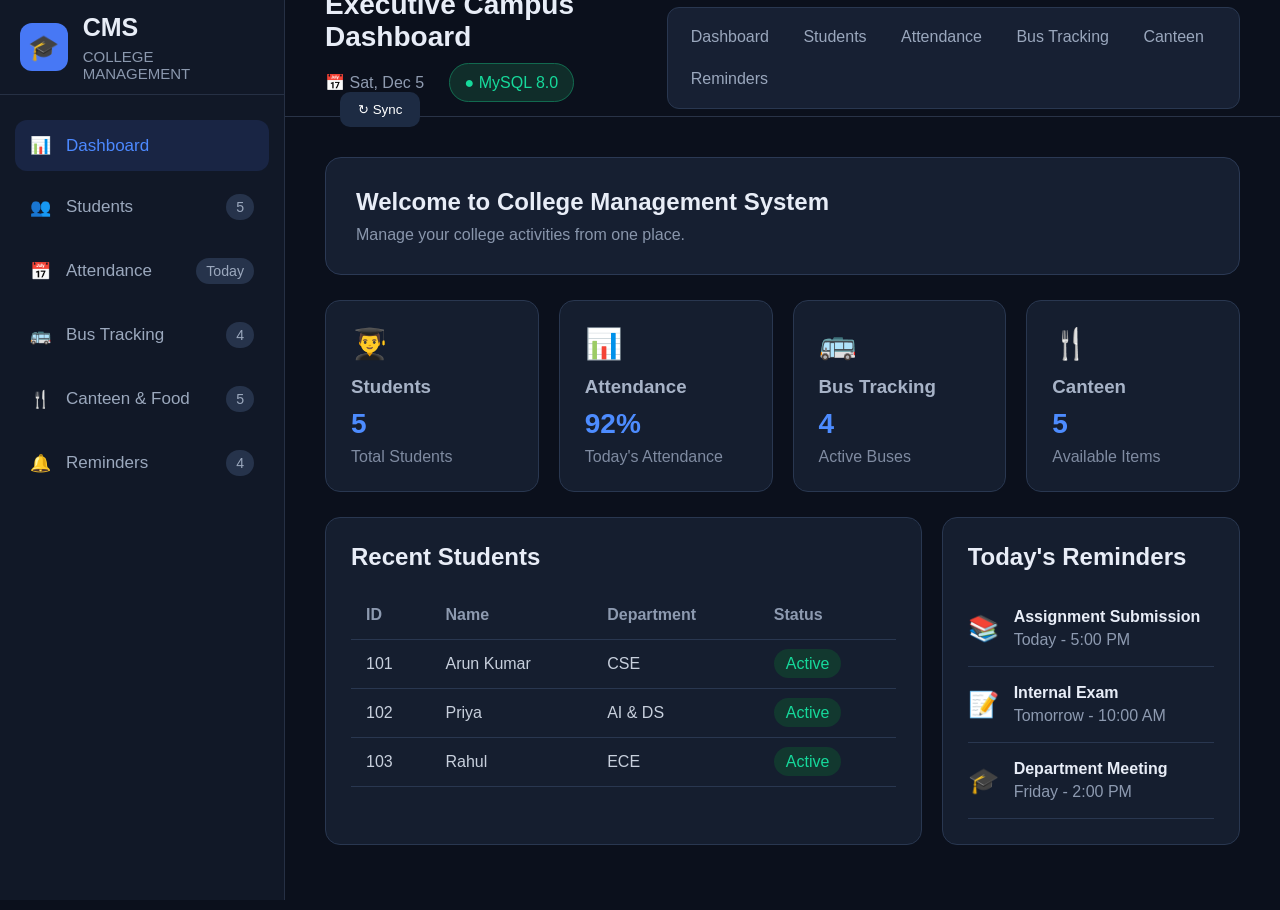
==== index.html @ 1dcba863 "Initial commit" ====
<!DOCTYPE html>
<html lang="en">
<head>
    <meta charset="UTF-8">
    <meta name="viewport" content="width=device-width, initial-scale=1.0">

    <title>College Management System</title>

    <link rel="stylesheet" href="style.css">
</head>

<body>

<div class="app">

    <!-- SIDEBAR -->
    <aside class="sidebar">

        <div class="logo">
            <div class="logo-icon">🎓</div>

            <div>
                <h2>CMS</h2>
                <p>COLLEGE MANAGEMENT</p>
            </div>
        </div>

        <nav>

            <button class="nav-item active" onclick="showPage('dashboard')">
                📊 <span>Dashboard</span>
            </button>

            <button class="nav-item" onclick="showPage('students')">
                👥 <span>Students</span>
                <small>5</small>
            </button>

            <button class="nav-item" onclick="showPage('attendance')">
                📅 <span>Attendance</span>
                <small>Today</small>
            </button>

            <button class="nav-item" onclick="showPage('bus')">
                🚌 <span>Bus Tracking</span>
                <small>4</small>
            </button>

            <button class="nav-item" onclick="showPage('canteen')">
                🍴 <span>Canteen & Food</span>
                <small>5</small>
            </button>

            <button class="nav-item" onclick="showPage('reminders')">
                🔔 <span>Reminders</span>
                <small>4</small>
            </button>

        </nav>

    </aside>


    <!-- MAIN -->
    <main class="main">

        <!-- HEADER -->
        <header>

            <div>
                <h1 id="pageTitle">Executive Campus Dashboard</h1>

                <div class="date">
                    📅 <span id="currentDate"></span>

                    <span class="mysql">
                        ● MySQL 8.0
                    </span>

                    <button class="sync" onclick="syncData()">
                        ↻ Sync
                    </button>
                </div>
            </div>

            <div class="top-menu">
                <button onclick="showPage('dashboard')">Dashboard</button>
                <button onclick="showPage('students')">Students</button>
                <button onclick="showPage('attendance')">Attendance</button>
                <button onclick="showPage('bus')">Bus Tracking</button>
                <button onclick="showPage('canteen')">Canteen</button>
                <button onclick="showPage('reminders')">Reminders</button>
            </div>

        </header>


        <!-- CONTENT -->
        <section class="content">


            <!-- DASHBOARD -->
            <div id="dashboard" class="page">

                <div class="welcome">
                    <h2>Welcome to College Management System</h2>
                    <p>Manage your college activities from one place.</p>
                </div>


                <div class="cards">

                    <div class="card">
                        <div class="card-icon">👨‍🎓</div>
                        <h3>Students</h3>
                        <strong>5</strong>
                        <p>Total Students</p>
                    </div>

                    <div class="card">
                        <div class="card-icon">📊</div>
                        <h3>Attendance</h3>
                        <strong>92%</strong>
                        <p>Today's Attendance</p>
                    </div>

                    <div class="card">
                        <div class="card-icon">🚌</div>
                        <h3>Bus Tracking</h3>
                        <strong>4</strong>
                        <p>Active Buses</p>
                    </div>

                    <div class="card">
                        <div class="card-icon">🍴</div>
                        <h3>Canteen</h3>
                        <strong>5</strong>
                        <p>Available Items</p>
                    </div>

                </div>


                <div class="dashboard-grid">

                    <div class="panel">
                        <h2>Recent Students</h2>

                        <table>
                            <thead>
                                <tr>
                                    <th>ID</th>
                                    <th>Name</th>
                                    <th>Department</th>
                                    <th>Status</th>
                                </tr>
                            </thead>

                            <tbody>
                                <tr>
                                    <td>101</td>
                                    <td>Arun Kumar</td>
                                    <td>CSE</td>
                                    <td><span class="status">Active</span></td>
                                </tr>

                                <tr>
                                    <td>102</td>
                                    <td>Priya</td>
                                    <td>AI & DS</td>
                                    <td><span class="status">Active</span></td>
                                </tr>

                                <tr>
                                    <td>103</td>
                                    <td>Rahul</td>
                                    <td>ECE</td>
                                    <td><span class="status">Active</span></td>
                                </tr>
                            </tbody>
                        </table>

                    </div>


                    <div class="panel">

                        <h2>Today's Reminders</h2>

                        <div class="reminder">
                            <span>📚</span>
                            <div>
                                <b>Assignment Submission</b>
                                <p>Today - 5:00 PM</p>
                            </div>
                        </div>

                        <div class="reminder">
                            <span>📝</span>
                            <div>
                                <b>Internal Exam</b>
                                <p>Tomorrow - 10:00 AM</p>
                            </div>
                        </div>

                        <div class="reminder">
                            <span>🎓</span>
                            <div>
                                <b>Department Meeting</b>
                                <p>Friday - 2:00 PM</p>
                            </div>
                        </div>

                    </div>

                </div>

            </div>


            <!-- STUDENTS -->
            <div id="students" class="page hidden">

                <div class="page-header">
                    <h2>Students</h2>

                    <button class="primary" onclick="addStudent()">
                        + Add Student
                    </button>
                </div>

                <div class="panel">

                    <table>

                        <thead>
                            <tr>
                                <th>ID</th>
                                <th>Name</th>
                                <th>Email</th>
                                <th>Department</th>
                                <th>Year</th>
                            </tr>
                        </thead>

                        <tbody id="studentTable">

                            <tr>
                                <td>101</td>
                                <td>Arun Kumar</td>
                                <td>arun@gmail.com</td>
                                <td>CSE</td>
                                <td>3</td>
                            </tr>

                            <tr>
                                <td>102</td>
                                <td>Priya</td>
                                <td>priya@gmail.com</td>
                                <td>AI & DS</td>
                                <td>2</td>
                            </tr>

                            <tr>
                                <td>103</td>
                                <td>Rahul</td>
                                <td>rahul@gmail.com</td>
                                <td>ECE</td>
                                <td>4</td>
                            </tr>

                        </tbody>

                    </table>

                </div>

            </div>


            <!-- ATTENDANCE -->
            <div id="attendance" class="page hidden">

                <div class="page-header">
                    <h2>Attendance</h2>
                </div>

                <div class="cards">

                    <div class="card">
                        <h3>Total Students</h3>
                        <strong>5</strong>
                    </div>

                    <div class="card">
                        <h3>Present</h3>
                        <strong>4</strong>
                    </div>

                    <div class="card">
                        <h3>Absent</h3>
                        <strong>1</strong>
                    </div>

                    <div class="card">
                        <h3>Percentage</h3>
                        <strong>92%</strong>
                    </div>

                </div>

                <div class="panel">

                    <h2>Today's Attendance</h2>

                    <table>

                        <thead>
                            <tr>
                                <th>Student</th>
                                <th>Department</th>
                                <th>Status</th>
                            </tr>
                        </thead>

                        <tbody>

                            <tr>
                                <td>Arun Kumar</td>
                                <td>CSE</td>
                                <td><span class="status">Present</span></td>
                            </tr>

                            <tr>
                                <td>Priya</td>
                                <td>AI & DS</td>
                                <td><span class="status">Present</span></td>
                            </tr>

                            <tr>
                                <td>Rahul</td>
                                <td>ECE</td>
                                <td><span class="absent">Absent</span></td>
                            </tr>

                        </tbody>

                    </table>

                </div>

            </div>


            <!-- BUS -->
            <div id="bus" class="page hidden">

                <div class="page-header">
                    <h2>Bus Tracking</h2>
                </div>

                <div class="cards">

                    <div class="card">
                        <div class="card-icon">🚌</div>
                        <h3>Bus 101</h3>
                        <strong>Active</strong>
                        <p>Dharmapuri Route</p>
                    </div>

                    <div class="card">
                        <div class="card-icon">🚌</div>
                        <h3>Bus 102</h3>
                        <strong>Active</strong>
                        <p>Salem Route</p>
                    </div>

                    <div class="card">
                        <div class="card-icon">🚌</div>
                        <h3>Bus 103</h3>
                        <strong>Active</strong>
                        <p>Bangalore Route</p>
                    </div>

                    <div class="card">
                        <div class="card-icon">🚌</div>
                        <h3>Bus 104</h3>
                        <strong>Stopped</strong>
                        <p>Campus</p>
                    </div>

                </div>

            </div>


            <!-- CANTEEN -->
            <div id="canteen" class="page hidden">

                <div class="page-header">
                    <h2>Canteen & Food</h2>

                    <button class="primary" onclick="addFood()">
                        + Add Food
                    </button>
                </div>

                <div class="food-grid">

                    <div class="food">
                        <h3>🍛 Meals</h3>
                        <p>South Indian Meals</p>
                        <strong>₹80</strong>
                    </div>

                    <div class="food">
                        <h3>🥪 Sandwich</h3>
                        <p>Veg Sandwich</p>
                        <strong>₹50</strong>
                    </div>

                    <div class="food">
                        <h3>🍔 Burger</h3>
                        <p>Veg Burger</p>
                        <strong>₹70</strong>
                    </div>

                    <div class="food">
                        <h3>☕ Coffee</h3>
                        <p>Hot Coffee</p>
                        <strong>₹30</strong>
                    </div>

                    <div class="food">
                        <h3>🍜 Noodles</h3>
                        <p>Veg Noodles</p>
                        <strong>₹60</strong>
                    </div>

                </div>

            </div>


            <!-- REMINDERS -->
            <div id="reminders" class="page hidden">

                <div class="page-header">

                    <h2>Reminders</h2>

                    <button class="primary" onclick="addReminder()">
                        + Add Reminder
                    </button>

                </div>

                <div class="panel">

                    <div class="reminder">
                        <span>📚</span>

                        <div>
                            <h3>Assignment Submission</h3>
                            <p>Today - 5:00 PM</p>
                        </div>
                    </div>

                    <div class="reminder">
                        <span>📝</span>

                        <div>
                            <h3>Internal Examination</h3>
                            <p>Tomorrow - 10:00 AM</p>
                        </div>
                    </div>

                    <div class="reminder">
                        <span>🎓</span>

                        <div>
                            <h3>Department Meeting</h3>
                            <p>Friday - 2:00 PM</p>
                        </div>
                    </div>

                </div>

            </div>

        </section>

    </main>

</div>

<script src="script.js"></script>

</body>
</html>
---- style.css ----
* {
    margin: 0;
    padding: 0;
    box-sizing: border-box;
}

body {
    font-family: Arial, sans-serif;
    background: #0b101c;
    color: #e8edf7;
}

.app {
    display: flex;
    min-height: 100vh;
}

/* SIDEBAR */

.sidebar {
    width: 285px;
    background: #111827;
    border-right: 1px solid #263044;
    position: fixed;
    height: 100vh;
}

.logo {
    height: 95px;
    display: flex;
    align-items: center;
    gap: 15px;
    padding: 20px;
    border-bottom: 1px solid #263044;
}

.logo-icon {
    width: 48px;
    height: 48px;
    background: #4778f5;
    border-radius: 12px;
    display: flex;
    align-items: center;
    justify-content: center;
    font-size: 25px;
}

.logo h2 {
    font-size: 25px;
}

.logo p {
    color: #8b98ae;
    font-size: 15px;
    margin-top: 6px;
}

/* NAVIGATION */

nav {
    padding: 25px 15px;
}

.nav-item {
    width: 100%;
    padding: 15px;
    margin-bottom: 8px;
    border: none;
    background: transparent;
    color: #9ba8bd;
    text-align: left;
    font-size: 17px;
    border-radius: 12px;
    cursor: pointer;
    display: flex;
    align-items: center;
    gap: 15px;
}

.nav-item:hover,
.nav-item.active {
    background: #192544;
    color: #4c89ff;
}

.nav-item small {
    margin-left: auto;
    background: #26334b;
    padding: 5px 10px;
    border-radius: 15px;
}

/* MAIN */

.main {
    margin-left: 285px;
    width: calc(100% - 285px);
}

header {
    height: 117px;
    border-bottom: 1px solid #293347;
    padding: 20px 40px;
    display: flex;
    justify-content: space-between;
    align-items: center;
}

header h1 {
    font-size: 28px;
}

.date {
    color: #8f9bb0;
    margin-top: 20px;
}

.mysql {
    color: #16d99b;
    border: 1px solid #12694f;
    background: #102d2a;
    padding: 10px 15px;
    border-radius: 25px;
    margin-left: 20px;
}

.sync {
    margin-left: 15px;
    padding: 10px 18px;
    border: none;
    border-radius: 10px;
    background: #1d2b43;
    color: white;
    cursor: pointer;
}

.top-menu {
    background: #172033;
    padding: 8px;
    border-radius: 12px;
    border: 1px solid #293750;
}

.top-menu button {
    background: transparent;
    border: none;
    color: #9aa7bd;
    padding: 12px 15px;
    cursor: pointer;
    font-size: 16px;
    border-radius: 10px;
}

.top-menu button:hover {
    background: #2c6be5;
    color: white;
}

/* CONTENT */

.content {
    padding: 40px;
}

.page {
    animation: fade 0.3s;
}

.hidden {
    display: none;
}

@keyframes fade {
    from {
        opacity: 0;
        transform: translateY(10px);
    }

    to {
        opacity: 1;
        transform: translateY(0);
    }
}

.welcome {
    background: #161f31;
    padding: 30px;
    border: 1px solid #2b3954;
    border-radius: 16px;
    margin-bottom: 25px;
}

.welcome h2 {
    font-size: 24px;
    margin-bottom: 10px;
}

.welcome p {
    color: #8996ac;
}

/* CARDS */

.cards {
    display: grid;
    grid-template-columns: repeat(4, 1fr);
    gap: 20px;
    margin-bottom: 25px;
}

.card {
    background: #151e2f;
    border: 1px solid #293750;
    padding: 25px;
    border-radius: 15px;
}

.card:hover {
    transform: translateY(-3px);
    border-color: #427cf1;
}

.card-icon {
    font-size: 30px;
    margin-bottom: 15px;
}

.card h3 {
    color: #a7b3c7;
    margin-bottom: 10px;
}

.card strong {
    display: block;
    font-size: 28px;
    color: #4d8cff;
}

.card p {
    color: #7f8ba1;
    margin-top: 8px;
}

/* PANELS */

.dashboard-grid {
    display: grid;
    grid-template-columns: 2fr 1fr;
    gap: 20px;
}

.panel {
    background: #151e2f;
    border: 1px solid #293750;
    padding: 25px;
    border-radius: 15px;
    margin-bottom: 25px;
}

.panel h2 {
    margin-bottom: 20px;
}

/* TABLE */

table {
    width: 100%;
    border-collapse: collapse;
}

th,
td {
    padding: 15px;
    border-bottom: 1px solid #293750;
    text-align: left;
}

th {
    color: #8d9ab0;
}

td {
    color: #c8d0dd;
}

.status {
    color: #16d99b;
    background: #12382f;
    padding: 6px 12px;
    border-radius: 15px;
}

.absent {
    color: #ff6464;
    background: #3b2025;
    padding: 6px 12px;
    border-radius: 15px;
}

/* REMINDERS */

.reminder {
    display: flex;
    align-items: center;
    gap: 15px;
    padding: 17px 0;
    border-bottom: 1px solid #293750;
}

.reminder > span {
    font-size: 25px;
}

.reminder p {
    color: #8d9ab0;
    margin-top: 5px;
}

/* PAGE HEADER */

.page-header {
    display: flex;
    justify-content: space-between;
    align-items: center;
    margin-bottom: 25px;
}

.page-header h2 {
    font-size: 28px;
}

.primary {
    background: #3478ed;
    color: white;
    border: none;
    padding: 12px 20px;
    border-radius: 9px;
    cursor: pointer;
    font-size: 15px;
}

.primary:hover {
    background: #2463cf;
}

/* FOOD */

.food-grid {
    display: grid;
    grid-template-columns: repeat(3, 1fr);
    gap: 20px;
}

.food {
    background: #151e2f;
    border: 1px solid #293750;
    border-radius: 15px;
    padding: 25px;
}

.food h3 {
    font-size: 20px;
    margin-bottom: 12px;
}

.food p {
    color: #8b98ae;
    margin-bottom: 15px;
}

.food strong {
    color: #4d8cff;
    font-size: 22px;
}


/* RESPONSIVE */

@media (max-width: 1100px) {

    .sidebar {
        width: 220px;
    }

    .main {
        margin-left: 220px;
        width: calc(100% - 220px);
    }

    .cards {
        grid-template-columns: repeat(2, 1fr);
    }

    .top-menu {
        display: none;
    }
}

@media (max-width: 700px) {

    .sidebar {
        display: none;
    }

    .main {
        margin-left: 0;
        width: 100%;
    }

    header {
        height: auto;
        padding: 20px;
    }

    .content {
        padding: 20px;
    }

    .cards,
    .food-grid,
    .dashboard-grid {
        grid-template-columns: 1fr;
    }

    table {
        font-size: 13px;
    }
}
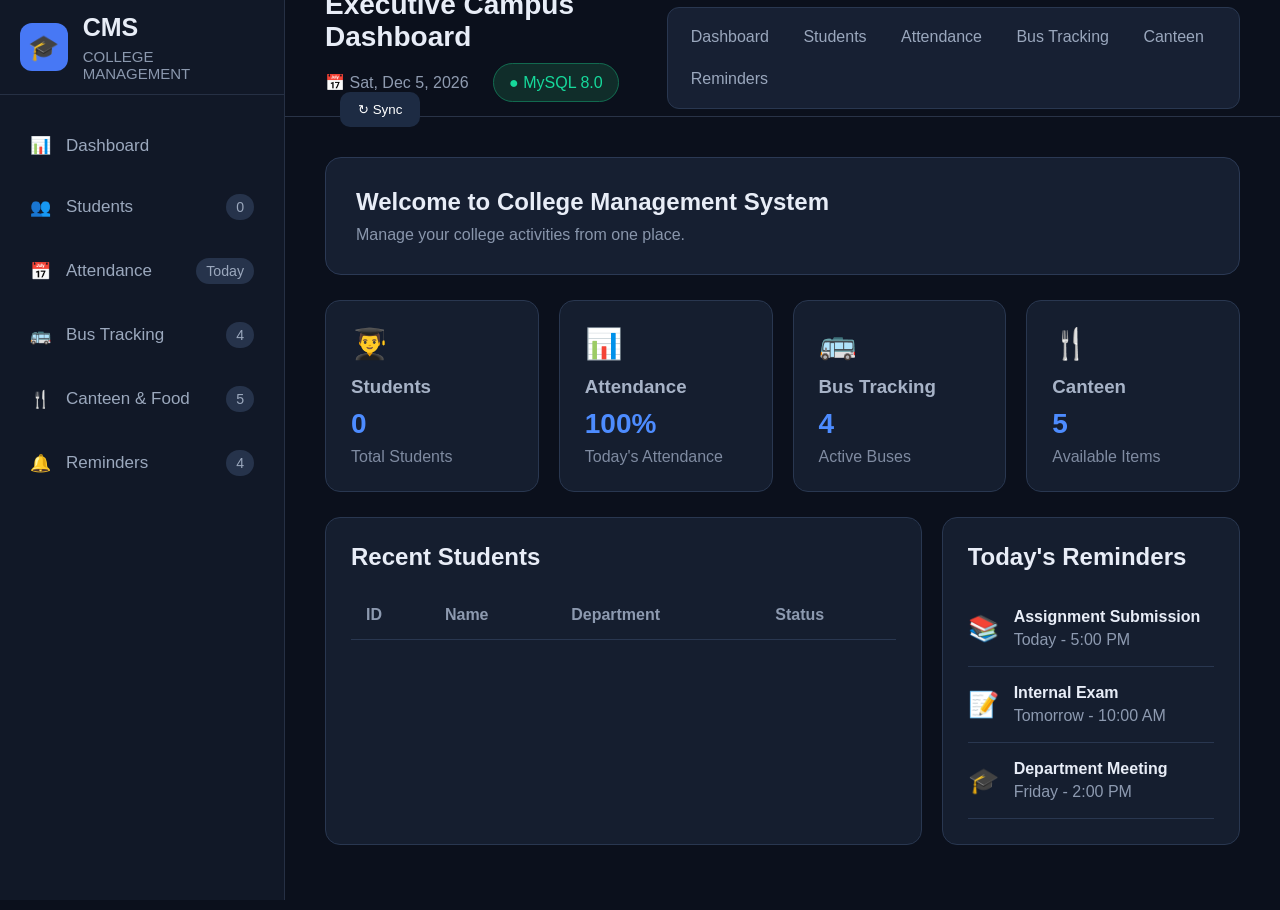
==== commit 305b5cd0: "Update API base URL to live Railway backend" ====
--- a/index.html
+++ b/index.html
@@ -3,9 +3,7 @@
 <head>
     <meta charset="UTF-8">
     <meta name="viewport" content="width=device-width, initial-scale=1.0">
-
     <title>College Management System</title>
-
     <link rel="stylesheet" href="style.css">
 </head>
 
@@ -15,10 +13,8 @@
 
     <!-- SIDEBAR -->
     <aside class="sidebar">
-
         <div class="logo">
             <div class="logo-icon">🎓</div>
-
             <div>
                 <h2>CMS</h2>
                 <p>COLLEGE MANAGEMENT</p>
@@ -26,60 +22,42 @@
         </div>
 
         <nav>
-
             <button class="nav-item active" onclick="showPage('dashboard')">
                 📊 <span>Dashboard</span>
             </button>
-
             <button class="nav-item" onclick="showPage('students')">
                 👥 <span>Students</span>
-                <small>5</small>
-            </button>
-
+                <small id="studentCountBadge">0</small>
+            </button>
             <button class="nav-item" onclick="showPage('attendance')">
                 📅 <span>Attendance</span>
                 <small>Today</small>
             </button>
-
             <button class="nav-item" onclick="showPage('bus')">
                 🚌 <span>Bus Tracking</span>
                 <small>4</small>
             </button>
-
             <button class="nav-item" onclick="showPage('canteen')">
                 🍴 <span>Canteen & Food</span>
                 <small>5</small>
             </button>
-
             <button class="nav-item" onclick="showPage('reminders')">
                 🔔 <span>Reminders</span>
                 <small>4</small>
             </button>
-
         </nav>
-
     </aside>
-
 
     <!-- MAIN -->
     <main class="main">
-
         <!-- HEADER -->
         <header>
-
             <div>
                 <h1 id="pageTitle">Executive Campus Dashboard</h1>
-
                 <div class="date">
                     📅 <span id="currentDate"></span>
-
-                    <span class="mysql">
-                        ● MySQL 8.0
-                    </span>
-
-                    <button class="sync" onclick="syncData()">
-                        ↻ Sync
-                    </button>
+                    <span class="mysql">● MySQL 8.0</span>
+                    <button class="sync" onclick="syncData()">↻ Sync</button>
                 </div>
             </div>
 
@@ -91,36 +69,30 @@
                 <button onclick="showPage('canteen')">Canteen</button>
                 <button onclick="showPage('reminders')">Reminders</button>
             </div>
-
         </header>
-
 
         <!-- CONTENT -->
         <section class="content">
 
-
             <!-- DASHBOARD -->
             <div id="dashboard" class="page">
-
                 <div class="welcome">
                     <h2>Welcome to College Management System</h2>
                     <p>Manage your college activities from one place.</p>
                 </div>
 
-
                 <div class="cards">
-
                     <div class="card">
                         <div class="card-icon">👨‍🎓</div>
                         <h3>Students</h3>
-                        <strong>5</strong>
+                        <strong id="dashTotalStudents">0</strong>
                         <p>Total Students</p>
                     </div>
 
                     <div class="card">
                         <div class="card-icon">📊</div>
                         <h3>Attendance</h3>
-                        <strong>92%</strong>
+                        <strong id="dashAttendancePercent">100%</strong>
                         <p>Today's Attendance</p>
                     </div>
 
@@ -137,15 +109,11 @@
                         <strong>5</strong>
                         <p>Available Items</p>
                     </div>
-
-                </div>
-
+                </div>
 
                 <div class="dashboard-grid">
-
                     <div class="panel">
                         <h2>Recent Students</h2>
-
                         <table>
                             <thead>
                                 <tr>
@@ -155,38 +123,12 @@
                                     <th>Status</th>
                                 </tr>
                             </thead>
-
-                            <tbody>
-                                <tr>
-                                    <td>101</td>
-                                    <td>Arun Kumar</td>
-                                    <td>CSE</td>
-                                    <td><span class="status">Active</span></td>
-                                </tr>
-
-                                <tr>
-                                    <td>102</td>
-                                    <td>Priya</td>
-                                    <td>AI & DS</td>
-                                    <td><span class="status">Active</span></td>
-                                </tr>
-
-                                <tr>
-                                    <td>103</td>
-                                    <td>Rahul</td>
-                                    <td>ECE</td>
-                                    <td><span class="status">Active</span></td>
-                                </tr>
-                            </tbody>
+                            <tbody id="recentStudentsBody"></tbody>
                         </table>
-
-                    </div>
-
+                    </div>
 
                     <div class="panel">
-
                         <h2>Today's Reminders</h2>
-
                         <div class="reminder">
                             <span>📚</span>
                             <div>
@@ -194,7 +136,6 @@
                                 <p>Today - 5:00 PM</p>
                             </div>
                         </div>
-
                         <div class="reminder">
                             <span>📝</span>
                             <div>
@@ -202,7 +143,6 @@
                                 <p>Tomorrow - 10:00 AM</p>
                             </div>
                         </div>
-
                         <div class="reminder">
                             <span>🎓</span>
                             <div>
@@ -210,29 +150,18 @@
                                 <p>Friday - 2:00 PM</p>
                             </div>
                         </div>
-
-                    </div>
-
-                </div>
-
-            </div>
-
+                    </div>
+                </div>
+            </div>
 
             <!-- STUDENTS -->
             <div id="students" class="page hidden">
-
                 <div class="page-header">
                     <h2>Students</h2>
-
-                    <button class="primary" onclick="addStudent()">
-                        + Add Student
-                    </button>
-                </div>
-
+                    <button class="primary" onclick="openStudentModal()">+ Add Student</button>
+                </div>
                 <div class="panel">
-
                     <table>
-
                         <thead>
                             <tr>
                                 <th>ID</th>
@@ -240,81 +169,40 @@
                                 <th>Email</th>
                                 <th>Department</th>
                                 <th>Year</th>
+                                <th>Actions</th>
                             </tr>
                         </thead>
-
-                        <tbody id="studentTable">
-
-                            <tr>
-                                <td>101</td>
-                                <td>Arun Kumar</td>
-                                <td>arun@gmail.com</td>
-                                <td>CSE</td>
-                                <td>3</td>
-                            </tr>
-
-                            <tr>
-                                <td>102</td>
-                                <td>Priya</td>
-                                <td>priya@gmail.com</td>
-                                <td>AI & DS</td>
-                                <td>2</td>
-                            </tr>
-
-                            <tr>
-                                <td>103</td>
-                                <td>Rahul</td>
-                                <td>rahul@gmail.com</td>
-                                <td>ECE</td>
-                                <td>4</td>
-                            </tr>
-
-                        </tbody>
-
+                        <tbody id="studentTable"></tbody>
                     </table>
-
-                </div>
-
-            </div>
-
+                </div>
+            </div>
 
             <!-- ATTENDANCE -->
             <div id="attendance" class="page hidden">
-
                 <div class="page-header">
                     <h2>Attendance</h2>
                 </div>
-
                 <div class="cards">
-
                     <div class="card">
                         <h3>Total Students</h3>
-                        <strong>5</strong>
-                    </div>
-
+                        <strong id="attendanceTotal">0</strong>
+                    </div>
                     <div class="card">
                         <h3>Present</h3>
-                        <strong>4</strong>
-                    </div>
-
+                        <strong id="attendancePresent">0</strong>
+                    </div>
                     <div class="card">
                         <h3>Absent</h3>
-                        <strong>1</strong>
-                    </div>
-
+                        <strong id="attendanceAbsent">0</strong>
+                    </div>
                     <div class="card">
                         <h3>Percentage</h3>
-                        <strong>92%</strong>
-                    </div>
-
-                </div>
-
+                        <strong id="attendancePercentage">0%</strong>
+                    </div>
+                </div>
                 <div class="panel">
-
                     <h2>Today's Attendance</h2>
-
                     <table>
-
                         <thead>
                             <tr>
                                 <th>Student</th>
@@ -322,179 +210,147 @@
                                 <th>Status</th>
                             </tr>
                         </thead>
-
-                        <tbody>
-
-                            <tr>
-                                <td>Arun Kumar</td>
-                                <td>CSE</td>
-                                <td><span class="status">Present</span></td>
-                            </tr>
-
-                            <tr>
-                                <td>Priya</td>
-                                <td>AI & DS</td>
-                                <td><span class="status">Present</span></td>
-                            </tr>
-
-                            <tr>
-                                <td>Rahul</td>
-                                <td>ECE</td>
-                                <td><span class="absent">Absent</span></td>
-                            </tr>
-
-                        </tbody>
-
+                        <tbody id="attendanceTableBody"></tbody>
                     </table>
-
-                </div>
-
-            </div>
-
+                </div>
+            </div>
 
             <!-- BUS -->
             <div id="bus" class="page hidden">
-
                 <div class="page-header">
                     <h2>Bus Tracking</h2>
                 </div>
-
                 <div class="cards">
-
                     <div class="card">
                         <div class="card-icon">🚌</div>
                         <h3>Bus 101</h3>
                         <strong>Active</strong>
                         <p>Dharmapuri Route</p>
                     </div>
-
                     <div class="card">
                         <div class="card-icon">🚌</div>
                         <h3>Bus 102</h3>
                         <strong>Active</strong>
                         <p>Salem Route</p>
                     </div>
-
                     <div class="card">
                         <div class="card-icon">🚌</div>
                         <h3>Bus 103</h3>
                         <strong>Active</strong>
                         <p>Bangalore Route</p>
                     </div>
-
                     <div class="card">
                         <div class="card-icon">🚌</div>
                         <h3>Bus 104</h3>
                         <strong>Stopped</strong>
                         <p>Campus</p>
                     </div>
-
-                </div>
-
-            </div>
-
+                </div>
+            </div>
 
             <!-- CANTEEN -->
             <div id="canteen" class="page hidden">
-
                 <div class="page-header">
                     <h2>Canteen & Food</h2>
-
-                    <button class="primary" onclick="addFood()">
-                        + Add Food
-                    </button>
-                </div>
-
+                    <button class="primary">+ Add Food</button>
+                </div>
                 <div class="food-grid">
-
                     <div class="food">
                         <h3>🍛 Meals</h3>
                         <p>South Indian Meals</p>
                         <strong>₹80</strong>
                     </div>
-
                     <div class="food">
                         <h3>🥪 Sandwich</h3>
                         <p>Veg Sandwich</p>
                         <strong>₹50</strong>
                     </div>
-
                     <div class="food">
                         <h3>🍔 Burger</h3>
                         <p>Veg Burger</p>
                         <strong>₹70</strong>
                     </div>
-
                     <div class="food">
                         <h3>☕ Coffee</h3>
                         <p>Hot Coffee</p>
                         <strong>₹30</strong>
                     </div>
-
                     <div class="food">
                         <h3>🍜 Noodles</h3>
                         <p>Veg Noodles</p>
                         <strong>₹60</strong>
                     </div>
-
-                </div>
-
-            </div>
-
+                </div>
+            </div>
 
             <!-- REMINDERS -->
             <div id="reminders" class="page hidden">
-
-                <div class="page-header">
-
+                <div class="page-header">
                     <h2>Reminders</h2>
-
-                    <button class="primary" onclick="addReminder()">
-                        + Add Reminder
-                    </button>
-
-                </div>
-
+                </div>
                 <div class="panel">
-
                     <div class="reminder">
                         <span>📚</span>
-
                         <div>
                             <h3>Assignment Submission</h3>
                             <p>Today - 5:00 PM</p>
                         </div>
                     </div>
-
                     <div class="reminder">
                         <span>📝</span>
-
                         <div>
                             <h3>Internal Examination</h3>
                             <p>Tomorrow - 10:00 AM</p>
                         </div>
                     </div>
-
                     <div class="reminder">
                         <span>🎓</span>
-
                         <div>
                             <h3>Department Meeting</h3>
                             <p>Friday - 2:00 PM</p>
                         </div>
                     </div>
-
-                </div>
-
+                </div>
             </div>
 
         </section>
-
     </main>
-
 </div>
 
+<!-- ADD STUDENT MODAL -->
+<div id="studentModal" class="modal hidden">
+    <div class="modal-content">
+        <h2>Add New Student</h2>
+        <form id="studentForm">
+            <div class="form-group">
+                <label for="studentName">Name:</label>
+                <input type="text" id="studentName" placeholder="Enter full name" required>
+            </div>
+
+            <div class="form-group">
+                <label for="studentEmail">Email:</label>
+                <input type="email" id="studentEmail" placeholder="Enter email address" required>
+            </div>
+
+            <div class="form-group">
+                <label for="studentDept">Department:</label>
+                <input type="text" id="studentDept" placeholder="e.g. CSE" required>
+            </div>
+
+            <div class="form-group">
+                <label for="studentYear">Year:</label>
+                <input type="number" id="studentYear" min="1" max="4" placeholder="1 to 4" required>
+            </div>
+
+            <div class="modal-actions">
+                <button type="submit" class="primary">Save Student</button>
+                <button type="button" class="btn-cancel" onclick="closeStudentModal()">Cancel</button>
+            </div>
+        </form>
+    </div>
+</div>
+
 <script src="script.js"></script>
-
+<script src="students.js"></script>
 </body>
 </html>
--- a/style.css
+++ b/style.css
@@ -16,7 +16,6 @@
 }
 
 /* SIDEBAR */
-
 .sidebar {
     width: 285px;
     background: #111827;
@@ -56,7 +55,6 @@
 }
 
 /* NAVIGATION */
-
 nav {
     padding: 25px 15px;
 }
@@ -91,7 +89,6 @@
 }
 
 /* MAIN */
-
 .main {
     margin-left: 285px;
     width: calc(100% - 285px);
@@ -157,7 +154,6 @@
 }
 
 /* CONTENT */
-
 .content {
     padding: 40px;
 }
@@ -167,7 +163,7 @@
 }
 
 .hidden {
-    display: none;
+    display: none !important;
 }
 
 @keyframes fade {
@@ -175,7 +171,6 @@
         opacity: 0;
         transform: translateY(10px);
     }
-
     to {
         opacity: 1;
         transform: translateY(0);
@@ -200,7 +195,6 @@
 }
 
 /* CARDS */
-
 .cards {
     display: grid;
     grid-template-columns: repeat(4, 1fr);
@@ -242,7 +236,6 @@
 }
 
 /* PANELS */
-
 .dashboard-grid {
     display: grid;
     grid-template-columns: 2fr 1fr;
@@ -262,14 +255,12 @@
 }
 
 /* TABLE */
-
 table {
     width: 100%;
     border-collapse: collapse;
 }
 
-th,
-td {
+th, td {
     padding: 15px;
     border-bottom: 1px solid #293750;
     text-align: left;
@@ -297,8 +288,20 @@
     border-radius: 15px;
 }
 
+.delete-btn {
+    background: #dc2626;
+    color: white;
+    border: none;
+    padding: 6px 12px;
+    border-radius: 6px;
+    cursor: pointer;
+}
+
+.delete-btn:hover {
+    background: #b91c1c;
+}
+
 /* REMINDERS */
-
 .reminder {
     display: flex;
     align-items: center;
@@ -317,7 +320,6 @@
 }
 
 /* PAGE HEADER */
-
 .page-header {
     display: flex;
     justify-content: space-between;
@@ -344,7 +346,6 @@
 }
 
 /* FOOD */
-
 .food-grid {
     display: grid;
     grid-template-columns: repeat(3, 1fr);
@@ -373,11 +374,75 @@
     font-size: 22px;
 }
 
+/* MODAL DISPLAY */
+.modal {
+    position: fixed;
+    top: 0;
+    left: 0;
+    width: 100vw;
+    height: 100vh;
+    background-color: rgba(0, 0, 0, 0.75);
+    display: flex;
+    justify-content: center;
+    align-items: center;
+    z-index: 99999;
+}
+
+.modal-content {
+    background: #1e293b;
+    color: #ffffff;
+    padding: 2rem;
+    border-radius: 12px;
+    width: 100%;
+    max-width: 450px;
+    box-shadow: 0 10px 25px rgba(0, 0, 0, 0.5);
+}
+
+.modal-content h2 {
+    margin-bottom: 1.5rem;
+}
+
+.modal-content .form-group {
+    margin-bottom: 1rem;
+    display: flex;
+    flex-direction: column;
+}
+
+.modal-content label {
+    margin-bottom: 0.5rem;
+    font-weight: 500;
+}
+
+.modal-content input {
+    padding: 0.6rem;
+    border-radius: 6px;
+    border: 1px solid #334155;
+    background: #0f172a;
+    color: #fff;
+    font-size: 15px;
+}
+
+.modal-actions {
+    display: flex;
+    gap: 1rem;
+    justify-content: flex-end;
+    margin-top: 1.5rem;
+}
+
+.modal-actions button {
+    padding: 0.6rem 1.2rem;
+    border: none;
+    border-radius: 6px;
+    cursor: pointer;
+}
+
+.modal-actions .btn-cancel {
+    background: #64748b;
+    color: #fff;
+}
 
 /* RESPONSIVE */
-
 @media (max-width: 1100px) {
-
     .sidebar {
         width: 220px;
     }
@@ -397,7 +462,6 @@
 }
 
 @media (max-width: 700px) {
-
     .sidebar {
         display: none;
     }
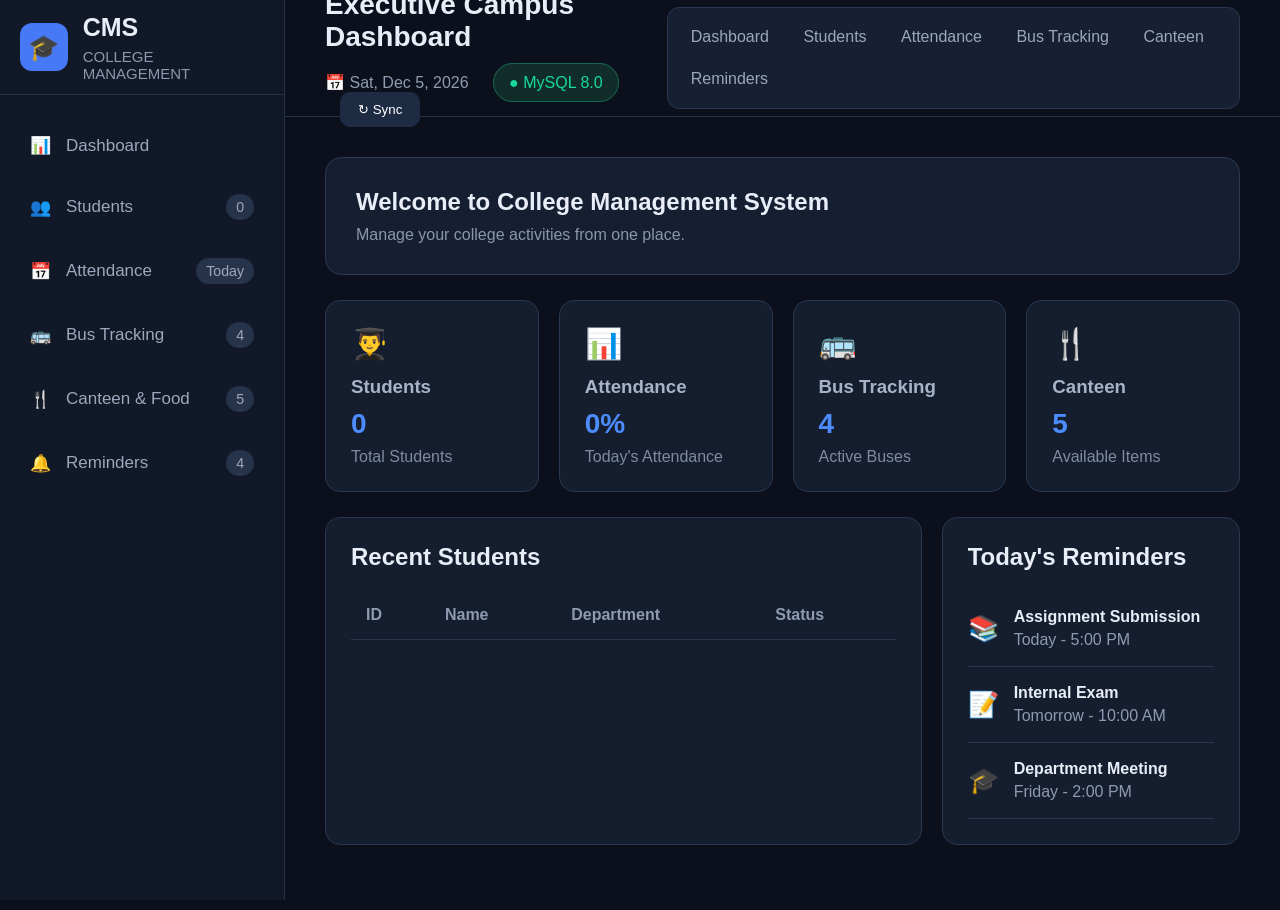
==== commit b08e2986: "Update HTML template IDs and tab navigation logic" ====
--- a/index.html
+++ b/index.html
@@ -92,7 +92,7 @@
                     <div class="card">
                         <div class="card-icon">📊</div>
                         <h3>Attendance</h3>
-                        <strong id="dashAttendancePercent">100%</strong>
+                        <strong id="dashAttendancePercentage">0%</strong>
                         <p>Today's Attendance</p>
                     </div>
 
@@ -350,6 +350,38 @@
     </div>
 </div>
 
+<script>
+    // Tab switching logic
+    function showPage(pageId) {
+        document.querySelectorAll('.page').forEach(page => page.classList.add('hidden'));
+        const activePage = document.getElementById(pageId);
+        if (activePage) activePage.classList.remove('hidden');
+
+        document.querySelectorAll('.nav-item').forEach(btn => btn.classList.remove('active'));
+        const activeBtn = Array.from(document.querySelectorAll('.nav-item')).find(btn => btn.getAttribute('onclick')?.includes(pageId));
+        if (activeBtn) activeBtn.classList.add('active');
+
+        const titleMap = {
+            'dashboard': 'Executive Campus Dashboard',
+            'students': 'Student Directory Management',
+            'attendance': 'Daily Attendance Tracker',
+            'bus': 'Live Bus Route Tracking',
+            'canteen': 'Canteen Menu & Orders',
+            'reminders': 'Upcoming Academic Reminders'
+        };
+        const titleEl = document.getElementById('pageTitle');
+        if (titleEl && titleMap[pageId]) titleEl.innerText = titleMap[pageId];
+    }
+
+    // Set today's date on header
+    document.addEventListener("DOMContentLoaded", () => {
+        const dateEl = document.getElementById("currentDate");
+        if (dateEl) {
+            const options = { weekday: 'short', year: 'numeric', month: 'short', day: 'numeric' };
+            dateEl.innerText = new Date().toLocaleDateString('en-US', options);
+        }
+    });
+</script>
 <script src="script.js"></script>
 <script src="students.js"></script>
 </body>
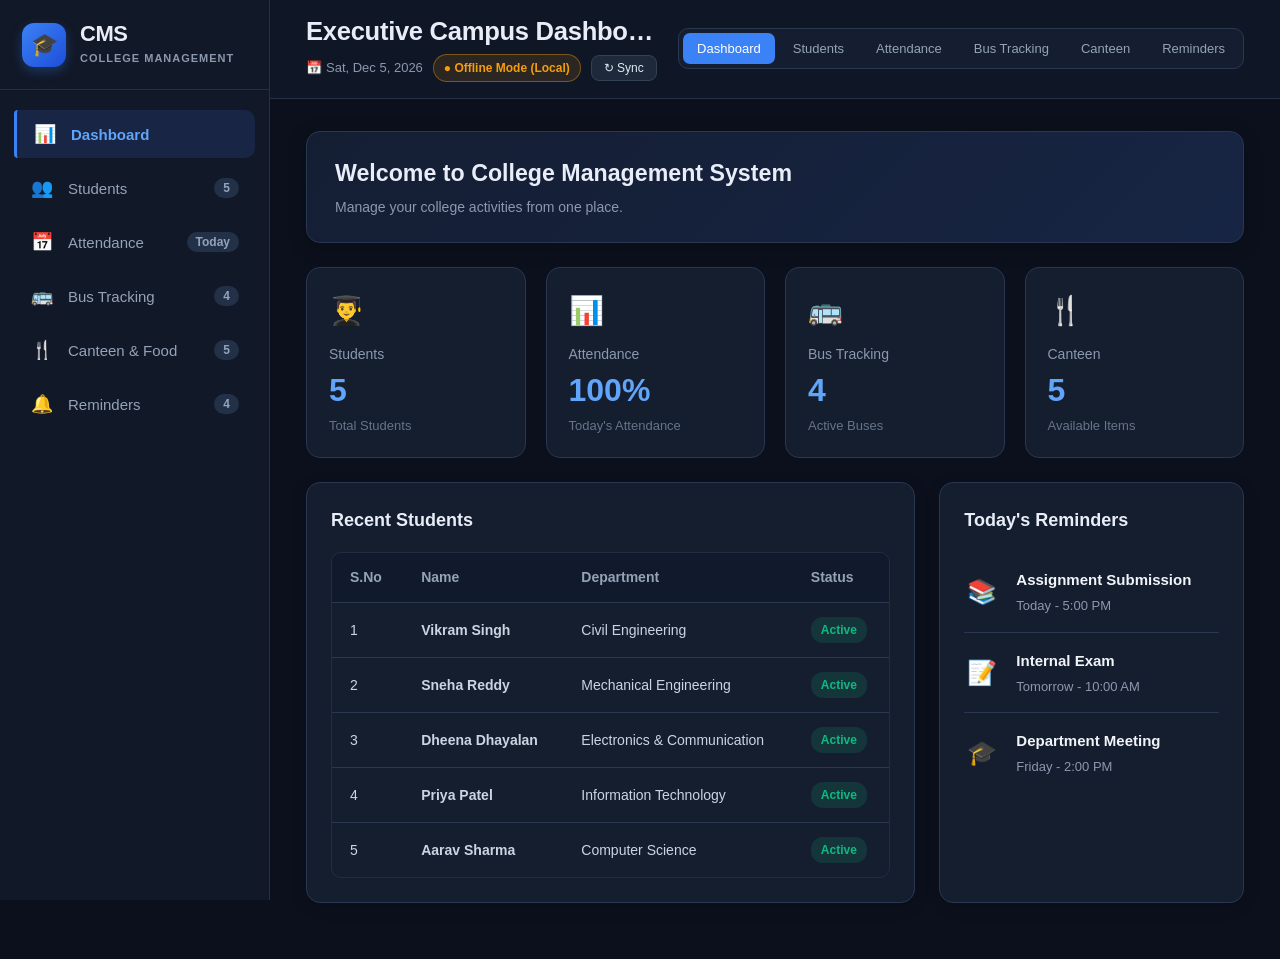
==== commit 8fa209f4: "back" ====
--- a/index.html
+++ b/index.html
@@ -2,7 +2,7 @@
 <html lang="en">
 <head>
     <meta charset="UTF-8">
-    <meta name="viewport" content="width=device-width, initial-scale=1.0">
+    <meta name="viewport" content="width=device-width, initial-scale=1.0, maximum-scale=5.0">
     <title>College Management System</title>
     <link rel="stylesheet" href="style.css">
 </head>
@@ -12,62 +12,73 @@
 <div class="app">
 
     <!-- SIDEBAR -->
-    <aside class="sidebar">
+    <aside class="sidebar" id="sidebar">
         <div class="logo">
             <div class="logo-icon">🎓</div>
-            <div>
+            <div class="logo-text">
                 <h2>CMS</h2>
                 <p>COLLEGE MANAGEMENT</p>
             </div>
+            <button class="sidebar-close-btn" id="sidebarCloseBtn" onclick="closeSidebar()" aria-label="Close navigation menu">&times;</button>
         </div>
 
         <nav>
             <button class="nav-item active" onclick="showPage('dashboard')">
-                📊 <span>Dashboard</span>
+                <span class="nav-icon">📊</span> <span>Dashboard</span>
             </button>
             <button class="nav-item" onclick="showPage('students')">
-                👥 <span>Students</span>
+                <span class="nav-icon">👥</span> <span>Students</span>
                 <small id="studentCountBadge">0</small>
             </button>
             <button class="nav-item" onclick="showPage('attendance')">
-                📅 <span>Attendance</span>
+                <span class="nav-icon">📅</span> <span>Attendance</span>
                 <small>Today</small>
             </button>
             <button class="nav-item" onclick="showPage('bus')">
-                🚌 <span>Bus Tracking</span>
+                <span class="nav-icon">🚌</span> <span>Bus Tracking</span>
                 <small>4</small>
             </button>
             <button class="nav-item" onclick="showPage('canteen')">
-                🍴 <span>Canteen & Food</span>
+                <span class="nav-icon">🍴</span> <span>Canteen & Food</span>
                 <small>5</small>
             </button>
             <button class="nav-item" onclick="showPage('reminders')">
-                🔔 <span>Reminders</span>
+                <span class="nav-icon">🔔</span> <span>Reminders</span>
                 <small>4</small>
             </button>
         </nav>
     </aside>
+
+    <!-- Overlay backdrop for mobile drawer -->
+    <div class="sidebar-overlay" id="sidebarOverlay" onclick="closeSidebar()"></div>
 
     <!-- MAIN -->
     <main class="main">
         <!-- HEADER -->
         <header>
-            <div>
-                <h1 id="pageTitle">Executive Campus Dashboard</h1>
-                <div class="date">
-                    📅 <span id="currentDate"></span>
-                    <span class="mysql">● MySQL 8.0</span>
-                    <button class="sync" onclick="syncData()">↻ Sync</button>
+            <div class="header-left">
+                <button class="mobile-menu-btn" id="mobileMenuBtn" onclick="toggleSidebar()" aria-label="Open Navigation Menu">
+                    <span></span>
+                    <span></span>
+                    <span></span>
+                </button>
+                <div class="header-title-wrap">
+                    <h1 id="pageTitle">Executive Campus Dashboard</h1>
+                    <div class="date">
+                        <span class="date-badge">📅 <span id="currentDate"></span></span>
+                        <span id="dbStatusBadge" class="mysql">● Checking...</span>
+                        <button class="sync" onclick="syncData()">↻ Sync</button>
+                    </div>
                 </div>
             </div>
 
             <div class="top-menu">
-                <button onclick="showPage('dashboard')">Dashboard</button>
-                <button onclick="showPage('students')">Students</button>
-                <button onclick="showPage('attendance')">Attendance</button>
-                <button onclick="showPage('bus')">Bus Tracking</button>
-                <button onclick="showPage('canteen')">Canteen</button>
-                <button onclick="showPage('reminders')">Reminders</button>
+                <button class="top-nav-btn active" onclick="showPage('dashboard')">Dashboard</button>
+                <button class="top-nav-btn" onclick="showPage('students')">Students</button>
+                <button class="top-nav-btn" onclick="showPage('attendance')">Attendance</button>
+                <button class="top-nav-btn" onclick="showPage('bus')">Bus Tracking</button>
+                <button class="top-nav-btn" onclick="showPage('canteen')">Canteen</button>
+                <button class="top-nav-btn" onclick="showPage('reminders')">Reminders</button>
             </div>
         </header>
 
@@ -114,17 +125,19 @@
                 <div class="dashboard-grid">
                     <div class="panel">
                         <h2>Recent Students</h2>
-                        <table>
-                            <thead>
-                                <tr>
-                                    <th>ID</th>
-                                    <th>Name</th>
-                                    <th>Department</th>
-                                    <th>Status</th>
-                                </tr>
-                            </thead>
-                            <tbody id="recentStudentsBody"></tbody>
-                        </table>
+                        <div class="table-responsive">
+                            <table>
+                                <thead>
+                                    <tr>
+                                        <th>S.No</th>
+                                        <th>Name</th>
+                                        <th>Department</th>
+                                        <th>Status</th>
+                                    </tr>
+                                </thead>
+                                <tbody id="recentStudentsBody"></tbody>
+                            </table>
+                        </div>
                     </div>
 
                     <div class="panel">
@@ -161,19 +174,21 @@
                     <button class="primary" onclick="openStudentModal()">+ Add Student</button>
                 </div>
                 <div class="panel">
-                    <table>
-                        <thead>
-                            <tr>
-                                <th>ID</th>
-                                <th>Name</th>
-                                <th>Email</th>
-                                <th>Department</th>
-                                <th>Year</th>
-                                <th>Actions</th>
-                            </tr>
-                        </thead>
-                        <tbody id="studentTable"></tbody>
-                    </table>
+                    <div class="table-responsive">
+                        <table>
+                            <thead>
+                                <tr>
+                                    <th>S.No</th>
+                                    <th>Name</th>
+                                    <th>Email</th>
+                                    <th>Department</th>
+                                    <th>Year</th>
+                                    <th>Actions</th>
+                                </tr>
+                            </thead>
+                            <tbody id="studentTable"></tbody>
+                        </table>
+                    </div>
                 </div>
             </div>
 
@@ -202,16 +217,18 @@
                 </div>
                 <div class="panel">
                     <h2>Today's Attendance</h2>
-                    <table>
-                        <thead>
-                            <tr>
-                                <th>Student</th>
-                                <th>Department</th>
-                                <th>Status</th>
-                            </tr>
-                        </thead>
-                        <tbody id="attendanceTableBody"></tbody>
-                    </table>
+                    <div class="table-responsive">
+                        <table>
+                            <thead>
+                                <tr>
+                                    <th>Student</th>
+                                    <th>Department</th>
+                                    <th>Status</th>
+                                </tr>
+                            </thead>
+                            <tbody id="attendanceTableBody"></tbody>
+                        </table>
+                    </div>
                 </div>
             </div>
 
@@ -324,17 +341,17 @@
         <form id="studentForm">
             <div class="form-group">
                 <label for="studentName">Name:</label>
-                <input type="text" id="studentName" placeholder="Enter full name" required>
+                <input type="text" id="studentName" placeholder="Enter full name" required autocomplete="off">
             </div>
 
             <div class="form-group">
                 <label for="studentEmail">Email:</label>
-                <input type="email" id="studentEmail" placeholder="Enter email address" required>
+                <input type="email" id="studentEmail" placeholder="Enter email address" required autocomplete="off">
             </div>
 
             <div class="form-group">
                 <label for="studentDept">Department:</label>
-                <input type="text" id="studentDept" placeholder="e.g. CSE" required>
+                <input type="text" id="studentDept" placeholder="e.g. CSE" required autocomplete="off">
             </div>
 
             <div class="form-group">
@@ -343,45 +360,29 @@
             </div>
 
             <div class="modal-actions">
+                <button type="button" class="btn-cancel" onclick="closeStudentModal()">Cancel</button>
                 <button type="submit" class="primary">Save Student</button>
-                <button type="button" class="btn-cancel" onclick="closeStudentModal()">Cancel</button>
             </div>
         </form>
     </div>
 </div>
 
-<script>
-    // Tab switching logic
-    function showPage(pageId) {
-        document.querySelectorAll('.page').forEach(page => page.classList.add('hidden'));
-        const activePage = document.getElementById(pageId);
-        if (activePage) activePage.classList.remove('hidden');
-
-        document.querySelectorAll('.nav-item').forEach(btn => btn.classList.remove('active'));
-        const activeBtn = Array.from(document.querySelectorAll('.nav-item')).find(btn => btn.getAttribute('onclick')?.includes(pageId));
-        if (activeBtn) activeBtn.classList.add('active');
-
-        const titleMap = {
-            'dashboard': 'Executive Campus Dashboard',
-            'students': 'Student Directory Management',
-            'attendance': 'Daily Attendance Tracker',
-            'bus': 'Live Bus Route Tracking',
-            'canteen': 'Canteen Menu & Orders',
-            'reminders': 'Upcoming Academic Reminders'
-        };
-        const titleEl = document.getElementById('pageTitle');
-        if (titleEl && titleMap[pageId]) titleEl.innerText = titleMap[pageId];
-    }
-
-    // Set today's date on header
-    document.addEventListener("DOMContentLoaded", () => {
-        const dateEl = document.getElementById("currentDate");
-        if (dateEl) {
-            const options = { weekday: 'short', year: 'numeric', month: 'short', day: 'numeric' };
-            dateEl.innerText = new Date().toLocaleDateString('en-US', options);
-        }
-    });
-</script>
+<!-- DELETE CONFIRMATION MODAL -->
+<div id="deleteModal" class="modal hidden">
+    <div class="modal-content delete-modal-content">
+        <div class="delete-icon">⚠️</div>
+        <h2>Confirm Deletion</h2>
+        <p id="deleteModalMessage">Are you sure you want to delete this student? This action cannot be undone.</p>
+        <div class="modal-actions delete-modal-actions">
+            <button type="button" class="btn-cancel" onclick="closeDeleteModal()">Cancel</button>
+            <button type="button" class="btn-danger" onclick="confirmDeleteStudent()">Yes, Delete</button>
+        </div>
+    </div>
+</div>
+
+<!-- TOAST NOTIFICATION -->
+<div id="toast" class="toast hidden"></div>
+
 <script src="script.js"></script>
 <script src="students.js"></script>
 </body>
--- a/style.css
+++ b/style.css
@@ -1,165 +1,414 @@
+/* ==========================================================================
+   COLLEGE MANAGEMENT SYSTEM - RESPONSIVE STYLESHEET
+   ========================================================================== */
+
 * {
     margin: 0;
     padding: 0;
     box-sizing: border-box;
+    -webkit-tap-highlight-color: transparent;
+}
+
+:root {
+    --bg-main: #0b101c;
+    --bg-sidebar: #111827;
+    --bg-header: #0f1626;
+    --bg-panel: #151e2f;
+    --bg-panel-hover: #192544;
+    --bg-input: #0f172a;
+    --border-color: #263044;
+    --border-light: #293750;
+    --text-primary: #e8edf7;
+    --text-secondary: #8b98ae;
+    --text-muted: #64748b;
+    --accent-blue: #3b82f6;
+    --accent-blue-hover: #2563eb;
+    --accent-green: #10b981;
+    --accent-red: #ef4444;
+    --sidebar-width: 270px;
+    --header-height: 90px;
 }
 
 body {
-    font-family: Arial, sans-serif;
-    background: #0b101c;
-    color: #e8edf7;
-}
+    font-family: -apple-system, BlinkMacSystemFont, "Segoe UI", Roboto, Oxygen, Ubuntu, Cantarell, "Open Sans", "Helvetica Neue", sans-serif;
+    background: var(--bg-main);
+    color: var(--text-primary);
+    overflow-x: hidden;
+    min-height: 100vh;
+    line-height: 1.5;
+}
+
+body.sidebar-locked {
+    overflow: hidden;
+}
+
+/* ==========================================================================
+   APP SHELL LAYOUT
+   ========================================================================== */
 
 .app {
     display: flex;
     min-height: 100vh;
-}
-
-/* SIDEBAR */
+    width: 100%;
+    position: relative;
+}
+
+/* ==========================================================================
+   SIDEBAR
+   ========================================================================== */
+
 .sidebar {
-    width: 285px;
-    background: #111827;
-    border-right: 1px solid #263044;
+    width: var(--sidebar-width);
+    background: var(--bg-sidebar);
+    border-right: 1px solid var(--border-color);
     position: fixed;
+    top: 0;
+    left: 0;
+    bottom: 0;
     height: 100vh;
+    z-index: 1000;
+    display: flex;
+    flex-direction: column;
+    transition: transform 0.3s cubic-bezier(0.4, 0, 0.2, 1);
+    overflow-y: auto;
 }
 
 .logo {
-    height: 95px;
-    display: flex;
-    align-items: center;
-    gap: 15px;
-    padding: 20px;
-    border-bottom: 1px solid #263044;
+    height: var(--header-height);
+    display: flex;
+    align-items: center;
+    gap: 14px;
+    padding: 20px 22px;
+    border-bottom: 1px solid var(--border-color);
+    flex-shrink: 0;
+    position: relative;
 }
 
 .logo-icon {
-    width: 48px;
-    height: 48px;
-    background: #4778f5;
+    width: 44px;
+    height: 44px;
+    background: linear-gradient(135deg, #3b82f6, #1d4ed8);
     border-radius: 12px;
     display: flex;
     align-items: center;
     justify-content: center;
-    font-size: 25px;
-}
-
-.logo h2 {
-    font-size: 25px;
-}
-
-.logo p {
-    color: #8b98ae;
-    font-size: 15px;
-    margin-top: 6px;
+    font-size: 22px;
+    box-shadow: 0 4px 12px rgba(59, 130, 246, 0.3);
+    flex-shrink: 0;
+}
+
+.logo-text h2 {
+    font-size: 22px;
+    font-weight: 700;
+    letter-spacing: -0.5px;
+    line-height: 1.1;
+}
+
+.logo-text p {
+    color: var(--text-secondary);
+    font-size: 11px;
+    font-weight: 600;
+    letter-spacing: 1px;
+    margin-top: 4px;
+}
+
+/* Close button for mobile drawer */
+.sidebar-close-btn {
+    display: none;
+    margin-left: auto;
+    background: #1e293b;
+    border: 1px solid #334155;
+    color: #cbd5e1;
+    width: 36px;
+    height: 36px;
+    border-radius: 8px;
+    font-size: 24px;
+    line-height: 1;
+    cursor: pointer;
+    align-items: center;
+    justify-content: center;
+    transition: all 0.2s ease;
+}
+
+.sidebar-close-btn:hover {
+    background: #334155;
+    color: #fff;
 }
 
 /* NAVIGATION */
 nav {
-    padding: 25px 15px;
+    padding: 20px 14px;
+    flex: 1;
 }
 
 .nav-item {
     width: 100%;
-    padding: 15px;
-    margin-bottom: 8px;
+    min-height: 48px;
+    padding: 12px 16px;
+    margin-bottom: 6px;
     border: none;
     background: transparent;
-    color: #9ba8bd;
+    color: #94a3b8;
     text-align: left;
-    font-size: 17px;
-    border-radius: 12px;
+    font-size: 15px;
+    font-weight: 500;
+    border-radius: 10px;
     cursor: pointer;
     display: flex;
     align-items: center;
-    gap: 15px;
+    gap: 14px;
+    transition: all 0.2s ease;
+}
+
+.nav-icon {
+    font-size: 18px;
+    width: 24px;
+    display: inline-flex;
+    justify-content: center;
 }
 
 .nav-item:hover,
 .nav-item.active {
-    background: #192544;
-    color: #4c89ff;
+    background: var(--bg-panel-hover);
+    color: #60a5fa;
+}
+
+.nav-item.active {
+    font-weight: 600;
+    border-left: 3px solid #3b82f6;
+    border-radius: 4px 10px 10px 4px;
 }
 
 .nav-item small {
     margin-left: auto;
-    background: #26334b;
-    padding: 5px 10px;
-    border-radius: 15px;
-}
-
-/* MAIN */
+    background: #233148;
+    color: #94a3b8;
+    padding: 3px 9px;
+    font-size: 12px;
+    font-weight: 600;
+    border-radius: 12px;
+}
+
+.nav-item.active small {
+    background: #1e3a8a;
+    color: #93c5fd;
+}
+
+/* SIDEBAR BACKDROP OVERLAY FOR MOBILE */
+.sidebar-overlay {
+    display: none;
+    position: fixed;
+    top: 0;
+    left: 0;
+    right: 0;
+    bottom: 0;
+    width: 100vw;
+    height: 100vh;
+    background: rgba(0, 0, 0, 0.7);
+    backdrop-filter: blur(4px);
+    -webkit-backdrop-filter: blur(4px);
+    z-index: 990;
+    opacity: 0;
+    pointer-events: none;
+    transition: opacity 0.3s ease;
+}
+
+.sidebar-overlay.open {
+    opacity: 1;
+    pointer-events: auto;
+}
+
+/* ==========================================================================
+   MAIN CONTENT WRAPPER
+   ========================================================================== */
+
 .main {
-    margin-left: 285px;
-    width: calc(100% - 285px);
-}
+    margin-left: var(--sidebar-width);
+    width: calc(100% - var(--sidebar-width));
+    min-height: 100vh;
+    display: flex;
+    flex-direction: column;
+    transition: margin-left 0.3s ease, width 0.3s ease;
+}
+
+/* ==========================================================================
+   HEADER
+   ========================================================================== */
 
 header {
-    height: 117px;
-    border-bottom: 1px solid #293347;
-    padding: 20px 40px;
+    min-height: var(--header-height);
+    border-bottom: 1px solid var(--border-color);
+    padding: 16px 36px;
     display: flex;
     justify-content: space-between;
     align-items: center;
-}
-
-header h1 {
-    font-size: 28px;
+    gap: 20px;
+    background: var(--bg-header);
+    position: sticky;
+    top: 0;
+    z-index: 50;
+}
+
+.header-left {
+    display: flex;
+    align-items: center;
+    gap: 16px;
+    flex: 1;
+    min-width: 0;
+}
+
+/* Mobile Hamburger Button */
+.mobile-menu-btn {
+    display: none;
+    background: #192544;
+    border: 1px solid var(--border-light);
+    width: 44px;
+    height: 44px;
+    border-radius: 10px;
+    cursor: pointer;
+    flex-direction: column;
+    justify-content: center;
+    align-items: center;
+    gap: 5px;
+    padding: 0;
+    flex-shrink: 0;
+    transition: all 0.2s ease;
+}
+
+.mobile-menu-btn span {
+    display: block;
+    width: 20px;
+    height: 2px;
+    background: #cbd5e1;
+    border-radius: 2px;
+    transition: all 0.2s ease;
+}
+
+.mobile-menu-btn:hover {
+    background: #243561;
+}
+
+.mobile-menu-btn.active span:nth-child(1) {
+    transform: translateY(7px) rotate(45deg);
+}
+
+.mobile-menu-btn.active span:nth-child(2) {
+    opacity: 0;
+}
+
+.mobile-menu-btn.active span:nth-child(3) {
+    transform: translateY(-7px) rotate(-45deg);
+}
+
+.header-title-wrap {
+    min-width: 0;
+}
+
+.header-title-wrap h1 {
+    font-size: clamp(1.2rem, 2vw, 1.65rem);
+    font-weight: 700;
+    line-height: 1.25;
+    letter-spacing: -0.3px;
+    white-space: nowrap;
+    overflow: hidden;
+    text-overflow: ellipsis;
 }
 
 .date {
-    color: #8f9bb0;
-    margin-top: 20px;
+    color: var(--text-secondary);
+    margin-top: 6px;
+    display: flex;
+    align-items: center;
+    flex-wrap: wrap;
+    gap: 10px;
+    font-size: 13px;
+}
+
+.date-badge {
+    white-space: nowrap;
+    display: inline-flex;
+    align-items: center;
+    gap: 4px;
 }
 
 .mysql {
-    color: #16d99b;
-    border: 1px solid #12694f;
-    background: #102d2a;
-    padding: 10px 15px;
-    border-radius: 25px;
-    margin-left: 20px;
+    color: #10b981;
+    border: 1px solid rgba(16, 185, 129, 0.3);
+    background: rgba(16, 185, 129, 0.12);
+    padding: 4px 10px;
+    border-radius: 16px;
+    font-size: 12px;
+    font-weight: 600;
+    white-space: nowrap;
+    transition: all 0.3s ease;
+}
+
+.mysql.offline {
+    color: #f59e0b;
+    border-color: rgba(245, 158, 11, 0.4);
+    background: rgba(245, 158, 11, 0.12);
 }
 
 .sync {
-    margin-left: 15px;
-    padding: 10px 18px;
-    border: none;
+    padding: 5px 12px;
+    border: 1px solid #334155;
+    border-radius: 8px;
+    background: #1e293b;
+    color: #e2e8f0;
+    cursor: pointer;
+    font-size: 12px;
+    font-weight: 500;
+    transition: all 0.2s ease;
+    white-space: nowrap;
+}
+
+.sync:hover {
+    background: #334155;
+    color: #ffffff;
+}
+
+/* Top Desktop Nav */
+.top-menu {
+    background: #141e30;
+    padding: 4px;
     border-radius: 10px;
-    background: #1d2b43;
-    color: white;
-    cursor: pointer;
-}
-
-.top-menu {
-    background: #172033;
-    padding: 8px;
-    border-radius: 12px;
-    border: 1px solid #293750;
+    border: 1px solid var(--border-light);
+    display: flex;
+    gap: 4px;
+    flex-shrink: 0;
 }
 
 .top-menu button {
     background: transparent;
     border: none;
-    color: #9aa7bd;
-    padding: 12px 15px;
+    color: #94a3b8;
+    padding: 8px 14px;
     cursor: pointer;
-    font-size: 16px;
-    border-radius: 10px;
-}
-
-.top-menu button:hover {
-    background: #2c6be5;
-    color: white;
-}
-
-/* CONTENT */
+    font-size: 13px;
+    font-weight: 500;
+    border-radius: 7px;
+    white-space: nowrap;
+    transition: all 0.2s ease;
+}
+
+.top-menu button:hover,
+.top-menu button.active {
+    background: #3b82f6;
+    color: #ffffff;
+}
+
+/* ==========================================================================
+   PAGE CONTENT
+   ========================================================================== */
+
 .content {
-    padding: 40px;
+    padding: 32px 36px;
+    flex: 1;
+    width: 100%;
 }
 
 .page {
-    animation: fade 0.3s;
+    animation: fade 0.25s ease-out;
 }
 
 .hidden {
@@ -169,7 +418,7 @@
 @keyframes fade {
     from {
         opacity: 0;
-        transform: translateY(10px);
+        transform: translateY(8px);
     }
     to {
         opacity: 1;
@@ -177,175 +426,292 @@
     }
 }
 
+/* WELCOME BANNER */
 .welcome {
-    background: #161f31;
-    padding: 30px;
-    border: 1px solid #2b3954;
-    border-radius: 16px;
-    margin-bottom: 25px;
+    background: linear-gradient(135deg, #141e33 0%, #172544 100%);
+    padding: 24px 28px;
+    border: 1px solid var(--border-light);
+    border-radius: 14px;
+    margin-bottom: 24px;
+    box-shadow: 0 4px 20px rgba(0, 0, 0, 0.2);
 }
 
 .welcome h2 {
-    font-size: 24px;
-    margin-bottom: 10px;
+    font-size: clamp(1.2rem, 2vw, 1.45rem);
+    margin-bottom: 6px;
+    font-weight: 600;
 }
 
 .welcome p {
-    color: #8996ac;
-}
-
-/* CARDS */
+    color: var(--text-secondary);
+    font-size: 14px;
+}
+
+/* ==========================================================================
+   METRIC STATS CARDS
+   ========================================================================== */
+
 .cards {
     display: grid;
     grid-template-columns: repeat(4, 1fr);
     gap: 20px;
-    margin-bottom: 25px;
+    margin-bottom: 24px;
 }
 
 .card {
-    background: #151e2f;
-    border: 1px solid #293750;
-    padding: 25px;
-    border-radius: 15px;
+    background: var(--bg-panel);
+    border: 1px solid var(--border-light);
+    padding: 22px;
+    border-radius: 14px;
+    transition: transform 0.2s ease, border-color 0.2s ease, box-shadow 0.2s ease;
+    display: flex;
+    flex-direction: column;
 }
 
 .card:hover {
     transform: translateY(-3px);
-    border-color: #427cf1;
+    border-color: #3b82f6;
+    box-shadow: 0 8px 24px rgba(0, 0, 0, 0.3);
 }
 
 .card-icon {
-    font-size: 30px;
-    margin-bottom: 15px;
+    font-size: 28px;
+    margin-bottom: 12px;
 }
 
 .card h3 {
-    color: #a7b3c7;
-    margin-bottom: 10px;
+    color: var(--text-secondary);
+    font-size: 14px;
+    font-weight: 500;
+    margin-bottom: 8px;
 }
 
 .card strong {
     display: block;
-    font-size: 28px;
-    color: #4d8cff;
+    font-size: clamp(1.6rem, 2.5vw, 2rem);
+    font-weight: 700;
+    color: #60a5fa;
+    line-height: 1.1;
 }
 
 .card p {
-    color: #7f8ba1;
+    color: var(--text-muted);
+    font-size: 13px;
     margin-top: 8px;
 }
 
-/* PANELS */
+/* ==========================================================================
+   PANELS & DASHBOARD GRIDS
+   ========================================================================== */
+
 .dashboard-grid {
     display: grid;
     grid-template-columns: 2fr 1fr;
-    gap: 20px;
+    gap: 24px;
 }
 
 .panel {
-    background: #151e2f;
-    border: 1px solid #293750;
-    padding: 25px;
-    border-radius: 15px;
-    margin-bottom: 25px;
+    background: var(--bg-panel);
+    border: 1px solid var(--border-light);
+    padding: 24px;
+    border-radius: 14px;
+    margin-bottom: 24px;
+    box-shadow: 0 4px 16px rgba(0, 0, 0, 0.15);
 }
 
 .panel h2 {
-    margin-bottom: 20px;
-}
-
-/* TABLE */
+    font-size: 18px;
+    font-weight: 600;
+    margin-bottom: 18px;
+}
+
+/* ==========================================================================
+   RESPONSIVE DATA TABLES
+   ========================================================================== */
+
+.table-responsive {
+    width: 100%;
+    overflow-x: auto;
+    -webkit-overflow-scrolling: touch;
+    border-radius: 10px;
+    border: 1px solid rgba(41, 55, 80, 0.6);
+}
+
+/* Custom subtle scrollbar */
+.table-responsive::-webkit-scrollbar {
+    height: 6px;
+}
+
+.table-responsive::-webkit-scrollbar-track {
+    background: #0f172a;
+    border-radius: 4px;
+}
+
+.table-responsive::-webkit-scrollbar-thumb {
+    background: #2b3b55;
+    border-radius: 4px;
+}
+
+.table-responsive::-webkit-scrollbar-thumb:hover {
+    background: #475569;
+}
+
 table {
     width: 100%;
+    min-width: 580px; /* guarantees headers and columns don't compress unreadably */
     border-collapse: collapse;
 }
 
+.dashboard-grid .table-responsive table {
+    min-width: 420px;
+}
+
 th, td {
-    padding: 15px;
-    border-bottom: 1px solid #293750;
+    padding: 14px 18px;
+    border-bottom: 1px solid var(--border-light);
     text-align: left;
+    font-size: 14px;
 }
 
 th {
-    color: #8d9ab0;
+    color: #94a3b8;
+    background: #111a2c;
+    font-weight: 600;
+    white-space: nowrap;
 }
 
 td {
-    color: #c8d0dd;
+    color: #cbd5e1;
+    vertical-align: middle;
+}
+
+tbody tr {
+    transition: background 0.15s ease;
+}
+
+tbody tr:hover {
+    background: rgba(25, 37, 68, 0.4);
+}
+
+tbody tr:last-child td {
+    border-bottom: none;
 }
 
 .status {
-    color: #16d99b;
-    background: #12382f;
-    padding: 6px 12px;
-    border-radius: 15px;
+    color: #10b981;
+    background: rgba(16, 185, 129, 0.15);
+    padding: 4px 10px;
+    border-radius: 12px;
+    font-size: 12px;
+    font-weight: 600;
+    display: inline-block;
 }
 
 .absent {
-    color: #ff6464;
-    background: #3b2025;
-    padding: 6px 12px;
-    border-radius: 15px;
+    color: #ef4444;
+    background: rgba(239, 68, 68, 0.15);
+    padding: 4px 10px;
+    border-radius: 12px;
+    font-size: 12px;
+    font-weight: 600;
+    display: inline-block;
 }
 
 .delete-btn {
     background: #dc2626;
     color: white;
     border: none;
-    padding: 6px 12px;
+    padding: 6px 14px;
     border-radius: 6px;
     cursor: pointer;
+    font-size: 13px;
+    font-weight: 500;
+    transition: background 0.2s ease;
 }
 
 .delete-btn:hover {
     background: #b91c1c;
 }
 
-/* REMINDERS */
+/* ==========================================================================
+   REMINDERS
+   ========================================================================== */
+
 .reminder {
     display: flex;
     align-items: center;
-    gap: 15px;
-    padding: 17px 0;
-    border-bottom: 1px solid #293750;
+    gap: 16px;
+    padding: 16px 0;
+    border-bottom: 1px solid var(--border-light);
+}
+
+.reminder:last-child {
+    border-bottom: none;
 }
 
 .reminder > span {
-    font-size: 25px;
+    font-size: 24px;
+    flex-shrink: 0;
+    width: 36px;
+    text-align: center;
+}
+
+.reminder b, .reminder h3 {
+    font-size: 15px;
+    font-weight: 600;
+    color: #f1f5f9;
 }
 
 .reminder p {
-    color: #8d9ab0;
-    margin-top: 5px;
-}
-
-/* PAGE HEADER */
+    color: var(--text-secondary);
+    font-size: 13px;
+    margin-top: 4px;
+}
+
+/* ==========================================================================
+   PAGE HEADERS & ACTIONS
+   ========================================================================== */
+
 .page-header {
     display: flex;
     justify-content: space-between;
     align-items: center;
-    margin-bottom: 25px;
+    margin-bottom: 24px;
+    gap: 16px;
+    flex-wrap: wrap;
 }
 
 .page-header h2 {
-    font-size: 28px;
+    font-size: clamp(1.3rem, 2.5vw, 1.7rem);
+    font-weight: 700;
 }
 
 .primary {
-    background: #3478ed;
+    background: #3b82f6;
     color: white;
     border: none;
-    padding: 12px 20px;
-    border-radius: 9px;
+    padding: 11px 22px;
+    border-radius: 8px;
     cursor: pointer;
-    font-size: 15px;
+    font-size: 14px;
+    font-weight: 600;
+    display: inline-flex;
+    align-items: center;
+    justify-content: center;
+    gap: 8px;
+    transition: all 0.2s ease;
+    box-shadow: 0 4px 14px rgba(59, 130, 246, 0.3);
 }
 
 .primary:hover {
-    background: #2463cf;
-}
-
-/* FOOD */
+    background: #2563eb;
+    transform: translateY(-1px);
+}
+
+/* ==========================================================================
+   FOOD GRID (CANTEEN)
+   ========================================================================== */
+
 .food-grid {
     display: grid;
     grid-template-columns: repeat(3, 1fr);
@@ -353,28 +719,40 @@
 }
 
 .food {
-    background: #151e2f;
-    border: 1px solid #293750;
-    border-radius: 15px;
-    padding: 25px;
+    background: var(--bg-panel);
+    border: 1px solid var(--border-light);
+    border-radius: 14px;
+    padding: 22px;
+    transition: transform 0.2s ease, border-color 0.2s ease;
+}
+
+.food:hover {
+    transform: translateY(-2px);
+    border-color: #3b82f6;
 }
 
 .food h3 {
+    font-size: 18px;
+    font-weight: 600;
+    margin-bottom: 8px;
+}
+
+.food p {
+    color: var(--text-secondary);
+    font-size: 14px;
+    margin-bottom: 14px;
+}
+
+.food strong {
+    color: #60a5fa;
     font-size: 20px;
-    margin-bottom: 12px;
-}
-
-.food p {
-    color: #8b98ae;
-    margin-bottom: 15px;
-}
-
-.food strong {
-    color: #4d8cff;
-    font-size: 22px;
-}
-
-/* MODAL DISPLAY */
+    font-weight: 700;
+}
+
+/* ==========================================================================
+   MODALS & DIALOGS
+   ========================================================================== */
+
 .modal {
     position: fixed;
     top: 0;
@@ -382,111 +760,395 @@
     width: 100vw;
     height: 100vh;
     background-color: rgba(0, 0, 0, 0.75);
+    backdrop-filter: blur(4px);
+    -webkit-backdrop-filter: blur(4px);
     display: flex;
     justify-content: center;
     align-items: center;
-    z-index: 99999;
+    padding: 16px;
+    z-index: 10000;
 }
 
 .modal-content {
     background: #1e293b;
     color: #ffffff;
-    padding: 2rem;
-    border-radius: 12px;
+    padding: 28px;
+    border-radius: 14px;
     width: 100%;
-    max-width: 450px;
-    box-shadow: 0 10px 25px rgba(0, 0, 0, 0.5);
+    max-width: 460px;
+    max-height: 92vh;
+    overflow-y: auto;
+    border: 1px solid #334155;
+    box-shadow: 0 20px 40px rgba(0, 0, 0, 0.6);
+    animation: modalPop 0.2s ease-out;
+}
+
+@keyframes modalPop {
+    from {
+        opacity: 0;
+        transform: scale(0.95);
+    }
+    to {
+        opacity: 1;
+        transform: scale(1);
+    }
 }
 
 .modal-content h2 {
-    margin-bottom: 1.5rem;
+    font-size: 20px;
+    margin-bottom: 20px;
+    font-weight: 600;
 }
 
 .modal-content .form-group {
-    margin-bottom: 1rem;
+    margin-bottom: 16px;
     display: flex;
     flex-direction: column;
 }
 
 .modal-content label {
-    margin-bottom: 0.5rem;
+    margin-bottom: 6px;
+    font-size: 14px;
     font-weight: 500;
-}
-
-.modal-content input {
-    padding: 0.6rem;
-    border-radius: 6px;
+    color: #cbd5e1;
+}
+
+.modal-content input,
+.modal-content select {
+    padding: 10px 14px;
+    border-radius: 8px;
     border: 1px solid #334155;
-    background: #0f172a;
+    background: var(--bg-input);
     color: #fff;
-    font-size: 15px;
+    font-size: 16px; /* 16px prevents iOS Safari auto-zoom */
+    outline: none;
+    transition: border-color 0.2s ease;
+    width: 100%;
+}
+
+.modal-content input:focus,
+.modal-content select:focus {
+    border-color: #3b82f6;
+    box-shadow: 0 0 0 3px rgba(59, 130, 246, 0.2);
 }
 
 .modal-actions {
     display: flex;
-    gap: 1rem;
+    gap: 12px;
     justify-content: flex-end;
-    margin-top: 1.5rem;
+    margin-top: 24px;
 }
 
 .modal-actions button {
-    padding: 0.6rem 1.2rem;
+    padding: 10px 18px;
     border: none;
-    border-radius: 6px;
+    border-radius: 8px;
+    font-size: 14px;
+    font-weight: 600;
     cursor: pointer;
+    transition: all 0.2s ease;
 }
 
 .modal-actions .btn-cancel {
-    background: #64748b;
+    background: #475569;
+    color: #f1f5f9;
+}
+
+.modal-actions .btn-cancel:hover {
+    background: #334155;
+}
+
+/* Delete confirmation modal specific */
+.delete-modal-content {
+    max-width: 420px;
+    text-align: center;
+}
+
+.delete-icon {
+    font-size: 44px;
+    margin-bottom: 10px;
+}
+
+.delete-modal-content p {
+    color: #94a3b8;
+    margin: 12px 0 24px 0;
+    font-size: 14px;
+    line-height: 1.5;
+}
+
+.delete-modal-actions {
+    justify-content: center;
+    gap: 12px;
+}
+
+.btn-danger {
+    background: #ef4444;
     color: #fff;
-}
-
-/* RESPONSIVE */
-@media (max-width: 1100px) {
-    .sidebar {
-        width: 220px;
-    }
-
-    .main {
-        margin-left: 220px;
-        width: calc(100% - 220px);
+    padding: 10px 20px;
+    border: none;
+    border-radius: 8px;
+    cursor: pointer;
+    font-weight: 600;
+    font-size: 14px;
+    transition: background 0.2s ease;
+}
+
+.btn-danger:hover {
+    background: #dc2626;
+}
+
+/* ==========================================================================
+   TOAST NOTIFICATIONS
+   ========================================================================== */
+
+.toast {
+    position: fixed;
+    top: 24px;
+    right: 24px;
+    background: #1e293b;
+    color: #f8fafc;
+    border-left: 4px solid #10b981;
+    border-radius: 10px;
+    padding: 14px 20px;
+    font-size: 14px;
+    font-weight: 500;
+    box-shadow: 0 10px 25px rgba(0, 0, 0, 0.4);
+    display: flex;
+    align-items: center;
+    gap: 10px;
+    z-index: 20000;
+    border: 1px solid #334155;
+    border-left: 4px solid #10b981;
+    transition: opacity 0.3s ease, transform 0.3s ease;
+}
+
+.toast.toast-error {
+    border-left-color: #ef4444;
+}
+
+.toast.hidden {
+    display: none;
+    opacity: 0;
+    transform: translateY(-8px);
+}
+
+/* ==========================================================================
+   RESPONSIVE BREAKPOINTS
+   ========================================================================== */
+
+/* 1. Large Laptops / Small Desktops (<= 1200px) */
+@media (max-width: 1200px) {
+    :root {
+        --sidebar-width: 240px;
+    }
+
+    .top-menu {
+        display: none; /* Sidebar provides clear navigation */
     }
 
     .cards {
         grid-template-columns: repeat(2, 1fr);
     }
-
-    .top-menu {
-        display: none;
-    }
-}
-
-@media (max-width: 700px) {
+}
+
+/* 2. Tablets & Small Laptops (<= 992px) */
+@media (max-width: 992px) {
+    .dashboard-grid {
+        grid-template-columns: 1fr;
+    }
+
+    .food-grid {
+        grid-template-columns: repeat(2, 1fr);
+    }
+
+    header {
+        padding: 16px 24px;
+    }
+
+    .content {
+        padding: 24px 24px;
+    }
+}
+
+/* 3. Mobile / Tablet Breakpoint (<= 900px): Transforms sidebar to offcanvas drawer */
+@media (max-width: 900px) {
+    :root {
+        --sidebar-width: 280px;
+    }
+
+    /* Offcanvas Sidebar Drawer */
     .sidebar {
-        display: none;
-    }
-
+        transform: translateX(-100%);
+        box-shadow: 10px 0 35px rgba(0, 0, 0, 0.7);
+        z-index: 1000;
+    }
+
+    .sidebar.open {
+        transform: translateX(0);
+    }
+
+    .sidebar-overlay {
+        display: block;
+    }
+
+    .sidebar-close-btn {
+        display: flex;
+    }
+
+    /* Main fills 100% width */
     .main {
-        margin-left: 0;
-        width: 100%;
+        margin-left: 0 !important;
+        width: 100% !important;
+    }
+
+    /* Show Mobile Hamburger */
+    .mobile-menu-btn {
+        display: flex;
     }
 
     header {
-        height: auto;
-        padding: 20px;
+        padding: 14px 20px;
     }
 
     .content {
         padding: 20px;
     }
-
-    .cards,
-    .food-grid,
-    .dashboard-grid {
+}
+
+/* 4. Small Tablets & Phones (<= 640px) */
+@media (max-width: 640px) {
+    header {
+        padding: 12px 16px;
+    }
+
+    .header-left {
+        gap: 12px;
+    }
+
+    .header-title-wrap h1 {
+        font-size: 1.25rem;
+    }
+
+    .date {
+        font-size: 12px;
+        gap: 8px;
+        margin-top: 6px;
+    }
+
+    .mysql {
+        font-size: 11px;
+        padding: 3px 8px;
+    }
+
+    .sync {
+        font-size: 11px;
+        padding: 4px 9px;
+    }
+
+    .content {
+        padding: 16px 14px;
+    }
+
+    .welcome {
+        padding: 18px 16px;
+        margin-bottom: 18px;
+    }
+
+    .welcome h2 {
+        font-size: 1.2rem;
+    }
+
+    .cards {
         grid-template-columns: 1fr;
-    }
-
-    table {
+        gap: 14px;
+        margin-bottom: 18px;
+    }
+
+    .card {
+        padding: 18px 16px;
+    }
+
+    .panel {
+        padding: 18px 16px;
+        margin-bottom: 18px;
+    }
+
+    .food-grid {
+        grid-template-columns: 1fr;
+        gap: 14px;
+    }
+
+    .page-header {
+        flex-direction: column;
+        align-items: stretch;
+        gap: 12px;
+        margin-bottom: 18px;
+    }
+
+    .page-header .primary {
+        width: 100%;
+        text-align: center;
+        padding: 12px;
+    }
+
+    /* Modals on Phone Viewports */
+    .modal {
+        padding: 12px;
+    }
+
+    .modal-content {
+        padding: 20px 16px;
+        border-radius: 12px;
+    }
+
+    .modal-actions {
+        flex-direction: column-reverse;
+        gap: 8px;
+    }
+
+    .modal-actions button {
+        width: 100%;
+        padding: 12px;
+    }
+
+    .delete-modal-actions {
+        flex-direction: column-reverse;
+    }
+
+    .btn-danger {
+        width: 100%;
+        padding: 12px;
+    }
+
+    /* Toast Notification centered on mobile */
+    .toast {
+        top: 14px;
+        left: 14px;
+        right: 14px;
+        width: auto;
+        max-width: none;
+        justify-content: center;
+        padding: 12px 16px;
         font-size: 13px;
     }
+
+    th, td {
+        padding: 12px 14px;
+        font-size: 13px;
+    }
+}
+
+/* 5. Extra Small Phones (<= 380px) */
+@media (max-width: 380px) {
+    :root {
+        --sidebar-width: 250px;
+    }
+
+    .header-title-wrap h1 {
+        font-size: 1.1rem;
+    }
+
+    .card strong {
+        font-size: 1.5rem;
+    }
 }
